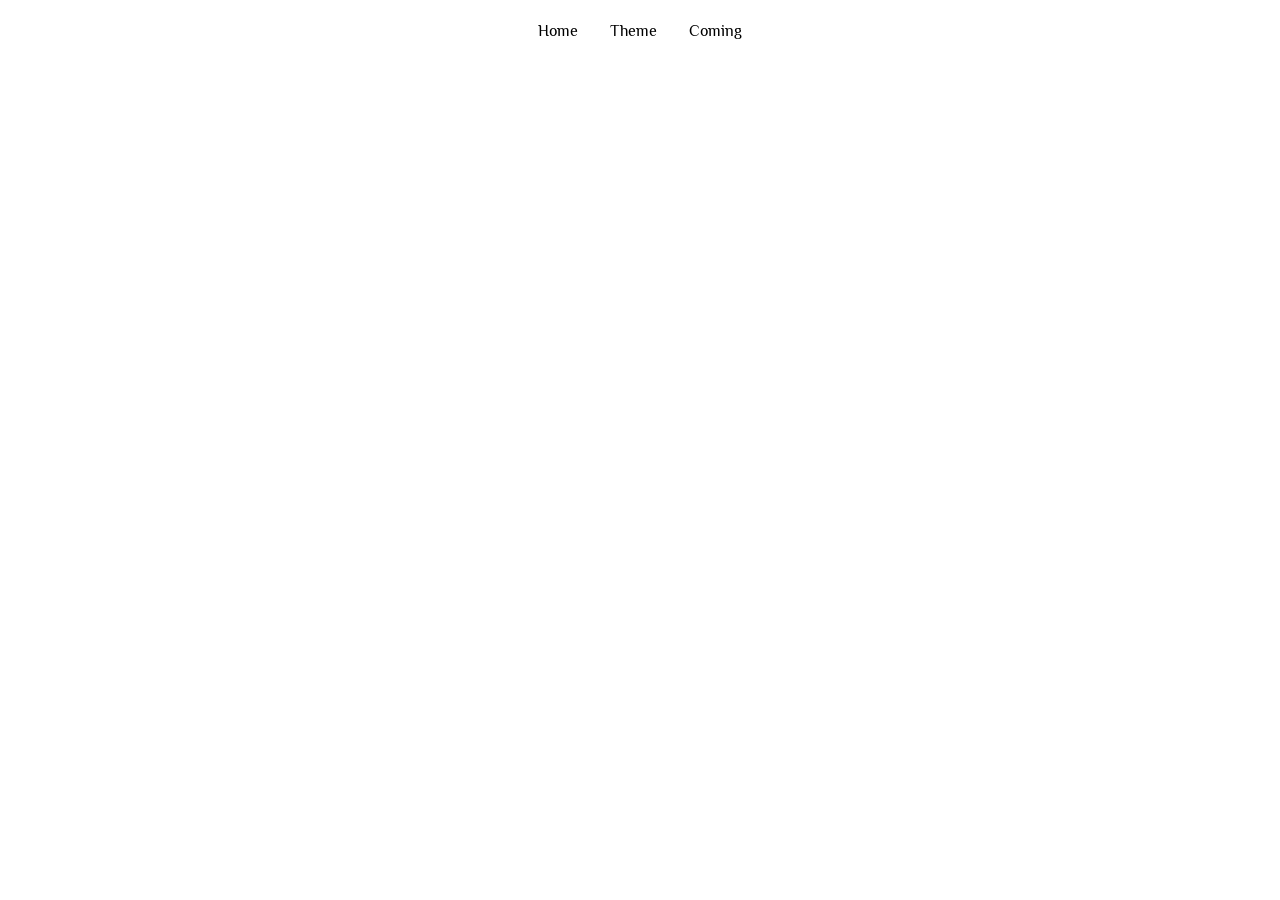
==== index.html @ 3b3ee00b "update" ====
<!DOCTYPE html>
<html lang="en">
    <head>
        <meta charset="UTF-8">
        <meta name="viewport" content="width=device-width, initial-scale=1.0">

        <title> 🏠 Yan XIA </title>
        <link rel="icon" type="image/x-icon" href="assets/icons/favicon.ico">

        <!-- JS scripts. -->
        <script src="js/connection.js"></script>
        <script src="js/navigation.js"></script>
        <script src="js/themes.js"></script>

        <!-- CSS style sheets. -->
        <link rel="stylesheet" href="css/colors.css">
        <link rel="stylesheet" href="css/page.css">
        <link rel="stylesheet" href="css/navbar.css">
        <link rel="stylesheet" href="css/annotation.css">
        <link rel="stylesheet" href="css/publications.css">
        <link rel="stylesheet" href="https://fonts.googleapis.com/css2?family=Philosopher:ital,wght@0,400;0,700;1,400;1,700&display=swap">

        <!-- Google tag (gtag.js) -->
        <script async
            src="https://www.googletagmanager.com/gtag/js?id=G-J2PHKKZGJE"></script>
        <script>
            window.dataLayer = window.dataLayer || [];
            function gtag(){dataLayer.push(arguments);}
            gtag('js', new Date());

            gtag('config', 'G-J2PHKKZGJE');
        </script>
    </head>

    <body class="theme-iro-silent">

        <div class="navbar">
            <a href="#" onclick="loadContent('home');enableAsyncModifier()"> Home </a>
            <a href="#" onclick="loadContent('theme')"> Theme </a>
            <a href="#" onclick=""> Coming </a>
        </div>

        <div class="content" id="content-main">
            <!-- Content will be loaded here -->
        </div>

        <script>
            function enableAsyncModifier() {
                const interval = 1;
                const iterMax = 5000; // Check for five seconds.
                let iterCnt = 0;
                const intervalId = setInterval(() => {
                    iterCnt++;
                    console.log('Checking...');
                    let connectionLinkAdded = addConnectionLink(document.getElementById('content-main'));

                    if (connectionLinkAdded || iterCnt >= iterMax) {
                        clearInterval(intervalId);
                    }
                }, interval);
            }

            loadContent('home');
            initTheme();
            enableAsyncModifier();
        </script>
    </body>
</html>
---- css/navbar.css ----
.navbar {
    display: flex;
    justify-content: center;
    background-color: var(--iro-theme-color);
    font-family: optima, Philosopher, Helvetica, Arial, Verdana,sans-serif;
    box-shadow: 2px 2px 7px var(--iro-theme-color-lighter);
}

.navbar a {
    text-align: center;
    padding: 14px 16px;
    text-decoration: none;
    display: block;
    position: relative;
    color: var(--iro-aux-color);
}

.navbar a:hover {
    color: var(--iro-aux-color);
}

.navbar a::after {
    content: '';
    position: absolute;
    bottom: 15%;
    left: 50%;
    width: 0%;
    height: 1.5px;
    background-color: var(--iro-aux-color);
    transition: width 0.2s, left 0.2s;
    transition-timing-function: cubic-bezier(0.2, 1, 0.5, 1.2); /* Adjusted for slower start and end */
    transform: translateX(-50%);
}

.navbar a:hover::after {
    width: 100%;
    left: 50%;
}
---- css/publications.css ----
/* Configurations. */
:root {
    --pub-hover-animation-duration: 0.2s;
}

@keyframes overrush-zoom-animation {
    0% {
        transform: scale(1);
        box-shadow: 1px 1px 7px rgba(0, 0, 0, 0.20);
    }
    90% {
        transform: scale(1.03);
        box-shadow: 1px 1px 16px rgba(0, 0, 0, 0.20);
    }
    100% {
        transform: scale(1.02);
        box-shadow: 1px 1px 12px rgba(0, 0, 0, 0.32);
    }
}

.pub-one:hover .pub-teaser {
    animation: overrush-zoom-animation var(--pub-hover-animation-duration) ease-in-out;
    box-shadow: 1px 1px 12px rgba(0, 0, 0, 0.32);
    transform: scale(1.02);
}

.pub-one:hover .me {
    transition: text-shadow var(--pub-hover-animation-duration);
    text-shadow: 2px 2px 4px rgba(0, 0, 0, 0.15);
}

.pub-one:hover .pub-title {
    transition: text-shadow var(--pub-hover-animation-duration);
    text-shadow: 2px 2px 5px rgba(0, 0, 0, 0.20);
}


.pub-teaser-wrapper {
    padding-right: 10px;
    padding-top: 20px;
    width: 160px;
}

.pub-teaser {
    box-shadow: 1px 1px 7px rgba(0, 0, 0, 0.12);
    border-radius: .3em;
    transition: box-shadow var(--pub-hover-animation-duration), transform var(--pub-hover-animation-duration);
    transition-timing-function: cubic-bezier(0, 0, 0.58, 1); /* Custom curve */
}

.pub-desc-wrapper {
    padding-top: 15px;
    padding-left: 10px;
    vertical-align: middle;}

.pub-title {
    font-weight: 700;
    font-size: 20px;
    transition: text-shadow var(--pub-hover-animation-duration);
    transition-timing-function: cubic-bezier(0, 0, 0.58, 1); /* Custom curve */
}

.pub-authors,
.pub-authors .connection-link {
    color: var(--iro-text-color-lightest);
}
.pub-authors .connection-link:hover {
    color: var(--iro-url-activate-color);
}

.pub-authors .me {
    font-weight: 700;
    transition: text-shadow var(--pub-hover-animation-duration);
    transition-timing-function: cubic-bezier(0, 0, 0.58, 1); /* Custom curve */
}

.pub-emph {
    color: var(--iro-pub-emphasis-color);
    font-weight: 700;
}
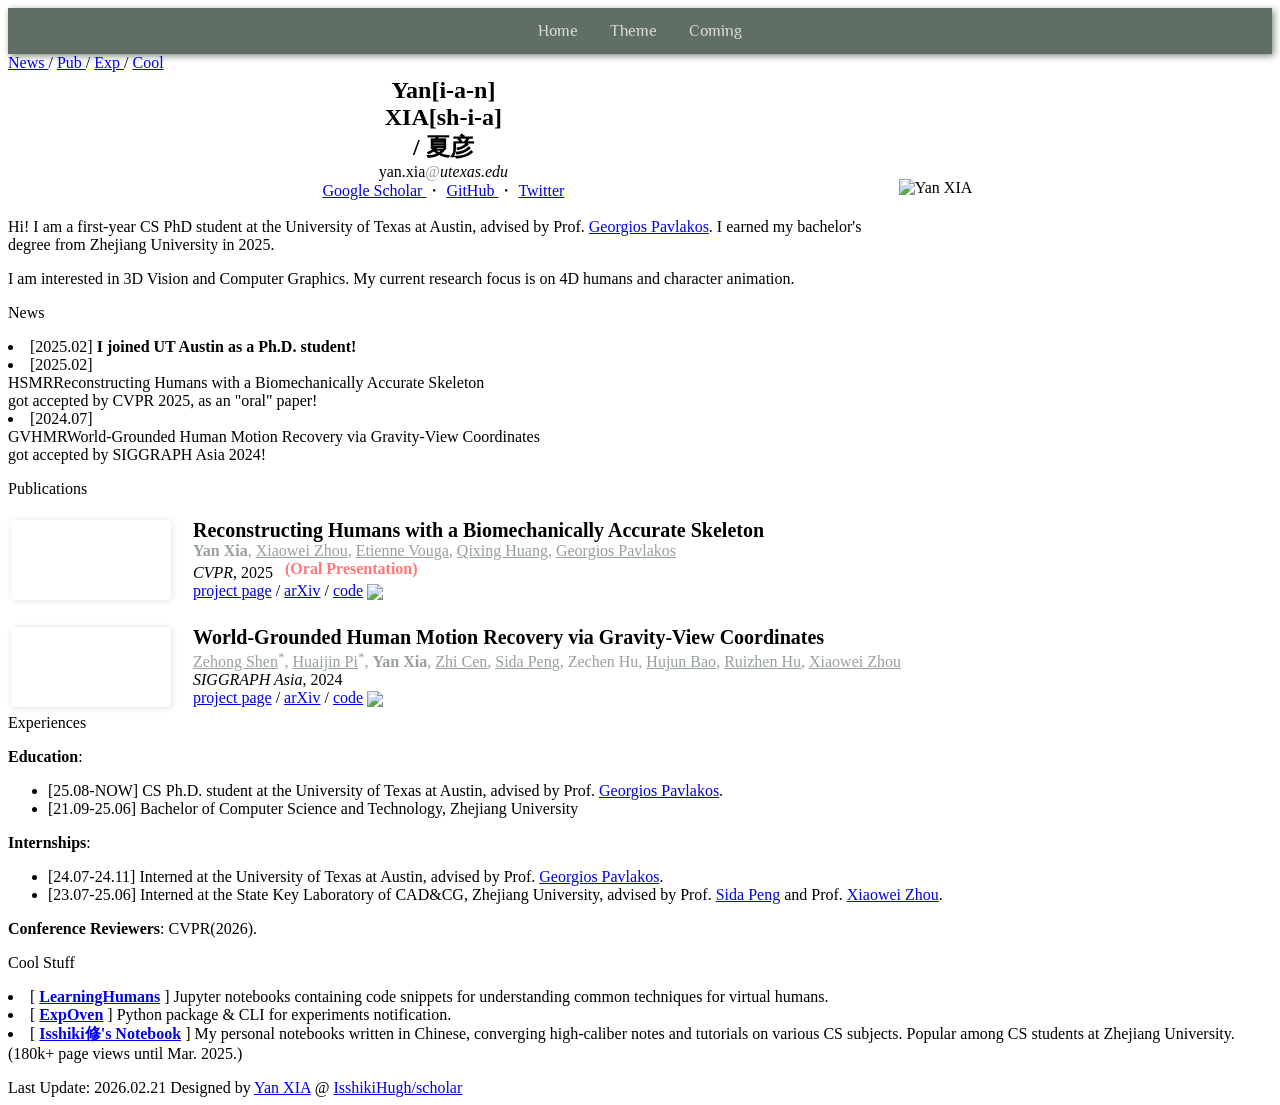
==== commit ec4f8604: "refactor: extract homepage content into config-driven JSON rendering Move all homepage content (prof" ====
--- a/index.html
+++ b/index.html
@@ -9,6 +9,7 @@
 
         <!-- JS scripts. -->
         <script src="js/connection.js"></script>
+        <script src="js/renderer.js"></script>
         <script src="js/navigation.js"></script>
         <script src="js/themes.js"></script>
 
@@ -35,7 +36,7 @@
     <body class="theme-iro-silent">
 
         <div class="navbar">
-            <a href="#" onclick="loadContent('home');enableAsyncModifier()"> Home </a>
+            <a href="#" onclick="loadHome()"> Home </a>
             <a href="#" onclick="loadContent('theme')"> Theme </a>
             <a href="#" onclick=""> Coming </a>
         </div>
@@ -60,9 +61,8 @@
                 }, interval);
             }
 
-            loadContent('home');
+            loadHome();
             initTheme();
-            enableAsyncModifier();
         </script>
     </body>
 </html>
--- a/css/colors.css
+++ b/css/colors.css
@@ -0,0 +1,63 @@
+/* IroBright */
+.theme-iro-bright {
+    --iro-theme-color: #967e76;
+    --iro-theme-color-lighter: #ac9790;
+    --iro-aux-color: #f2f2f2;
+    --iro-bg-color-darkest: #e7ddd5;
+    --iro-bg-color-darker: #f4ede7;
+    --iro-bg-color: #fffaf5;
+    --iro-text-color: #756464;
+    --iro-text-color-lighter: #857878;
+    --iro-text-color-lightest: #b1a8a8;
+    --iro-url-deactivate-color: #809a6f;
+    --iro-url-activate-color: #b6c7aa;
+    --iro-pub-emphasis-color: #f08a5d;
+}
+
+/* IroTown */
+.theme-iro-town {
+    --iro-theme-color: #2e3440;
+    --iro-theme-color-lighter: #3b4252;
+    --iro-aux-color: #8d94a1;
+    --iro-bg-color-darkest: #eee7e1;
+    --iro-bg-color-darker: #f8f3ef;
+    --iro-bg-color: #fffaf5;
+    --iro-text-color: #60646d;
+    --iro-text-color-lighter: #7c8492;
+    --iro-text-color-lightest: #9ca3af;
+    --iro-url-deactivate-color: #547fa8;
+    --iro-url-activate-color: #a6c8e8;
+    --iro-pub-emphasis-color: #c07908;
+}
+
+/* IroSilent */
+.theme-iro-silent {
+    --iro-theme-color: #5f6f65;
+    --iro-theme-color-lighter: #808d7c;
+    --iro-aux-color: #dbdbdb;
+    --iro-bg-color-darkest: #eee7e1;
+    --iro-bg-color-darker: #f8f3ef;
+    --iro-bg-color: #fffcf5;
+    --iro-text-color: #40534c;
+    --iro-text-color-lighter: #677d6a;
+    --iro-text-color-lightest: #96a197;
+    --iro-url-deactivate-color: #81a263;
+    --iro-url-activate-color: #538392;
+    --iro-pub-emphasis-color: #ff7777;
+}
+
+/* IroSimple */
+.theme-iro-simple {
+    --iro-theme-color: #1d1d20;
+    --iro-theme-color-lighter: #dadada;
+    --iro-aux-color: #efefef;
+    --iro-bg-color-darkest: #ededed;
+    --iro-bg-color-darker: #f6f6f6;
+    --iro-bg-color: #ffffff;
+    --iro-text-color: #1d1d20;
+    --iro-text-color-lighter: #7e7e7e;
+    --iro-text-color-lightest: #6e6e73;
+    --iro-url-deactivate-color: #0567e7;
+    --iro-url-activate-color: #0d83f9;
+    --iro-pub-emphasis-color: #ff0000;
+}
--- a/css/publications.css
+++ b/css/publications.css
@@ -8,10 +8,12 @@
         transform: scale(1);
         box-shadow: 1px 1px 7px rgba(0, 0, 0, 0.20);
     }
+
     90% {
         transform: scale(1.03);
         box-shadow: 1px 1px 16px rgba(0, 0, 0, 0.20);
     }
+
     100% {
         transform: scale(1.02);
         box-shadow: 1px 1px 12px rgba(0, 0, 0, 0.32);
@@ -45,25 +47,29 @@
     box-shadow: 1px 1px 7px rgba(0, 0, 0, 0.12);
     border-radius: .3em;
     transition: box-shadow var(--pub-hover-animation-duration), transform var(--pub-hover-animation-duration);
-    transition-timing-function: cubic-bezier(0, 0, 0.58, 1); /* Custom curve */
+    transition-timing-function: cubic-bezier(0, 0, 0.58, 1);
+    /* Custom curve */
 }
 
 .pub-desc-wrapper {
     padding-top: 15px;
     padding-left: 10px;
-    vertical-align: middle;}
+    vertical-align: middle;
+}
 
 .pub-title {
     font-weight: 700;
     font-size: 20px;
     transition: text-shadow var(--pub-hover-animation-duration);
-    transition-timing-function: cubic-bezier(0, 0, 0.58, 1); /* Custom curve */
+    transition-timing-function: cubic-bezier(0, 0, 0.58, 1);
+    /* Custom curve */
 }
 
 .pub-authors,
 .pub-authors .connection-link {
     color: var(--iro-text-color-lightest);
 }
+
 .pub-authors .connection-link:hover {
     color: var(--iro-url-activate-color);
 }
@@ -71,10 +77,45 @@
 .pub-authors .me {
     font-weight: 700;
     transition: text-shadow var(--pub-hover-animation-duration);
-    transition-timing-function: cubic-bezier(0, 0, 0.58, 1); /* Custom curve */
+    transition-timing-function: cubic-bezier(0, 0, 0.58, 1);
+    /* Custom curve */
 }
 
 .pub-emph {
     color: var(--iro-pub-emphasis-color);
     font-weight: 700;
+    position: relative;
+    overflow: hidden;
+    display: inline-block;
+}
+
+.pub-emph::before {
+    content: '';
+    position: absolute;
+    top: 0;
+    left: -100%;
+    width: 100%;
+    height: 100%;
+    background: linear-gradient(
+            60deg,
+            transparent,
+            rgba(255, 255, 255, 0.4),
+            transparent
+        );
+    animation: shine 4s infinite;
+}
+
+@keyframes shine {
+    0% {
+        left: -100%;
+    }
+    25% {
+        left: 20%;
+    }
+    50% {
+        left: 100%;
+    }
+    100% {
+        left: 200%;
+    }
 }
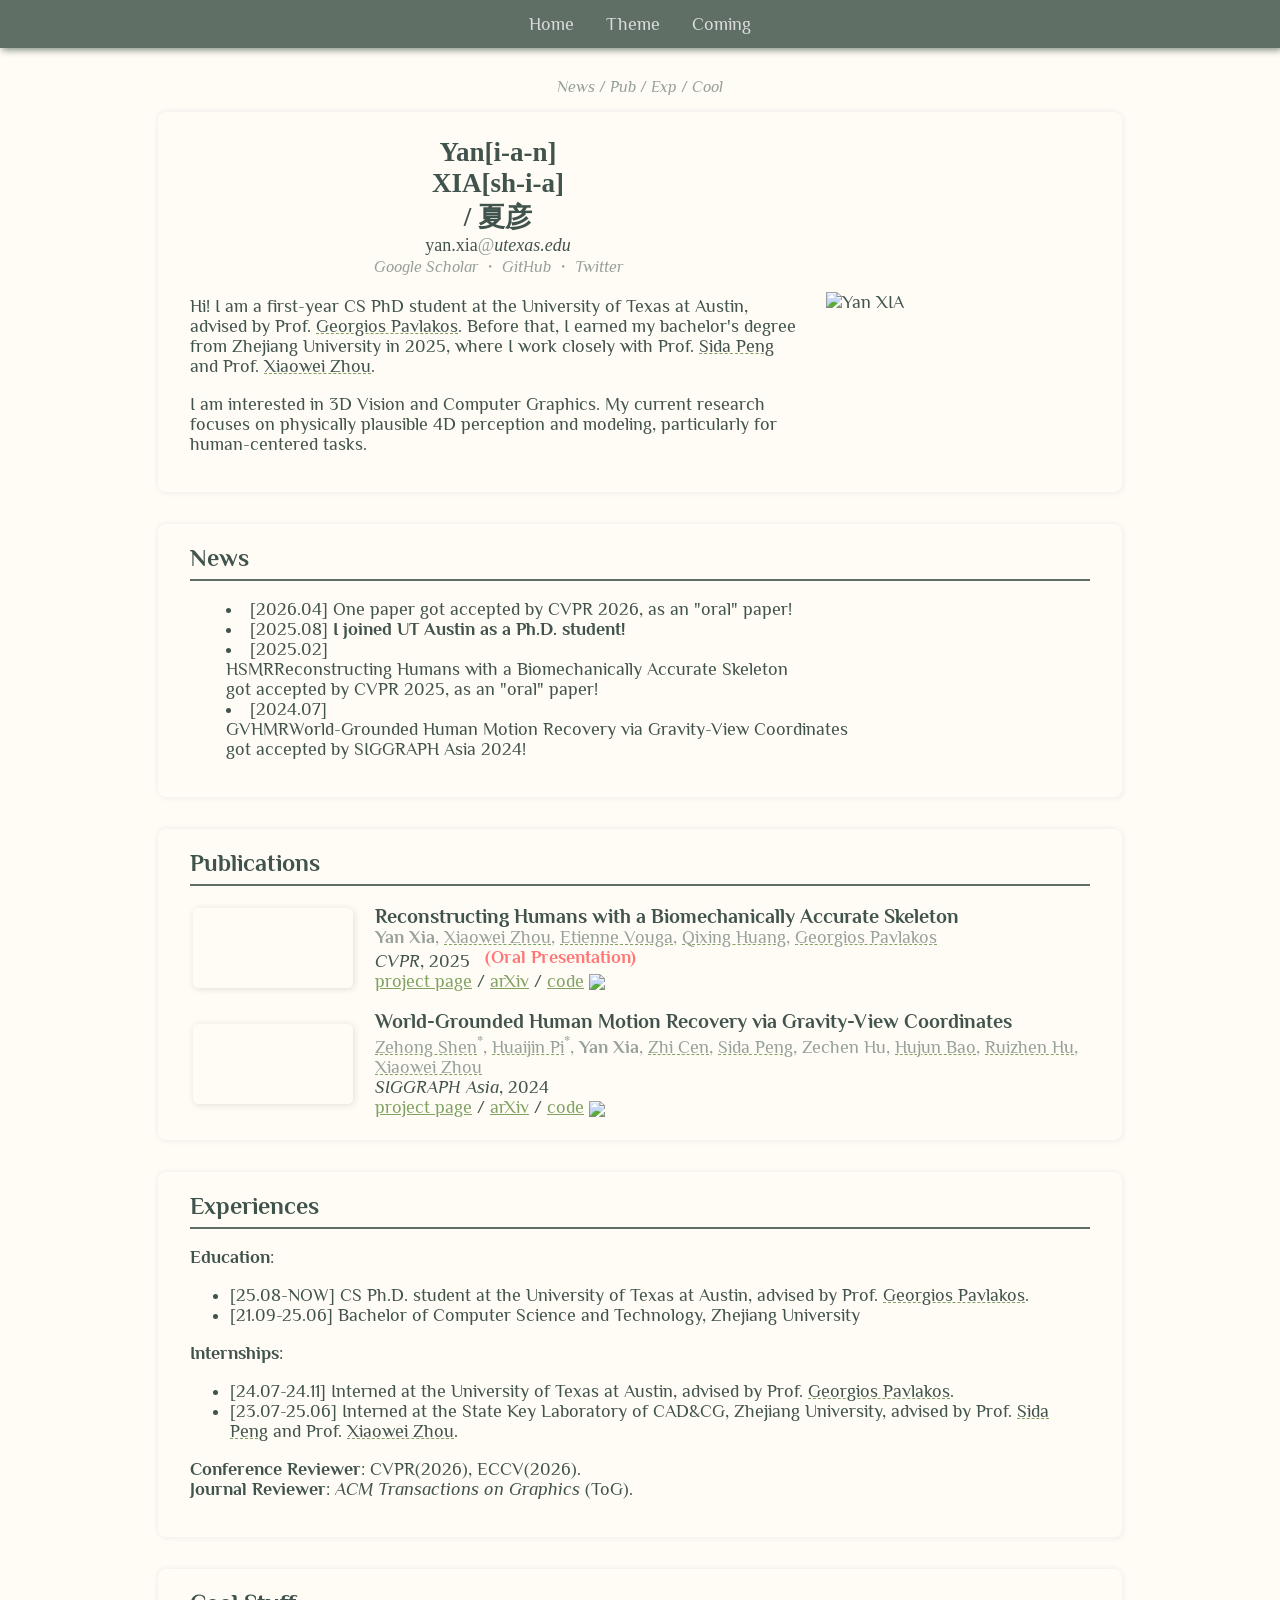
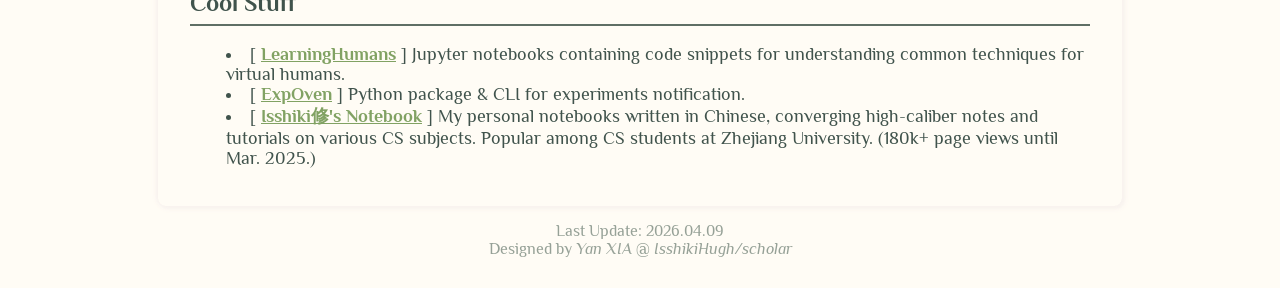
==== commit d601d792: "chore" ====
--- a/index.html
+++ b/index.html
@@ -4,7 +4,7 @@
         <meta charset="UTF-8">
         <meta name="viewport" content="width=device-width, initial-scale=1.0">
 
-        <title> 🏠 Yan XIA </title>
+        <title> 🏠 Yan Xia </title>
         <link rel="icon" type="image/x-icon" href="assets/icons/favicon.ico">
 
         <!-- JS scripts. -->
--- a/css/colors.css
+++ b/css/colors.css
@@ -56,8 +56,8 @@
     --iro-bg-color: #ffffff;
     --iro-text-color: #1d1d20;
     --iro-text-color-lighter: #7e7e7e;
-    --iro-text-color-lightest: #6e6e73;
-    --iro-url-deactivate-color: #0567e7;
+    --iro-text-color-lightest: #9b9b9b;
+    --iro-url-deactivate-color: #1872D0;
     --iro-url-activate-color: #0d83f9;
     --iro-pub-emphasis-color: #ff0000;
 }
--- a/css/page.css
+++ b/css/page.css
@@ -0,0 +1,89 @@
+body {
+    font-family: optima, Philosopher, Helvetica, Arial, Verdana, sans-serif;
+    color: var(--iro-text-color);
+    background-color: var(--iro-bg-color);
+    margin: 0;
+    font-size: 18px;
+}
+
+::selection {
+    background: var(--iro-bg-color-darkest);
+}
+
+a {
+    color: var(--iro-url-deactivate-color);
+}
+
+a:hover {
+    color: var(--iro-url-activate-color);
+}
+
+.connection-link {
+    color: var(--iro-text-color);
+    text-decoration: none;
+    text-decoration: 0.5px underline dashed var(--iro-url-deactivate-color);
+}
+
+.content {
+    padding-left: 10%;
+    padding-right: 10%;
+    padding-top: 30px;
+    padding-bottom: 30px;
+    display: grid;
+    place-items: center;
+    grid-template-rows: auto 1fr auto;
+}
+
+iro-section {
+    max-width: 900px;
+    width: 100%;
+    margin-top: 16px;
+    margin-bottom: 16px;
+    padding: 20px 32px;
+    border-radius: .5rem;
+    box-shadow: 2px 2px 3px var(--iro-bg-color-darker),
+                2px 2px 7px var(--iro-bg-color-darker),
+                -1px -1px 3px var(--iro-bg-color-darker),
+                -1px -1px 7px var(--iro-bg-color-darker);
+    transition: box-shadow 0.2s;
+    transition-timing-function: cubic-bezier(0,0,0.58,1); /* Custom curve */
+}
+
+iro-section:hover {
+    box-shadow: 0px 0px 3px var(--iro-bg-color-darkest),
+                1px 1px 4px var(--iro-bg-color-darkest),
+                1px 1px 8px var(--iro-bg-color-darkest);
+}
+
+iro-section-head {
+    font-size: 1.5rem;
+    font-weight: 700;
+    text-align: left;
+    margin-bottom: 16px;
+    border-bottom: 1px solid var(--iro-border-color);
+    padding-bottom: 8px;
+}
+
+iro-section-head::after {
+    content: "";
+    display: block;
+    width: 100%;
+    height: 2px;
+    background-color: var(--iro-theme-color);
+    margin-top: 8px;
+}
+
+iro-notice {
+    font-size: 16px;
+    color: var(--iro-text-color-lightest);
+}
+
+iro-notice a {
+    color: var(--iro-text-color-lightest);
+    text-decoration: none;
+    font-style: italic;
+}
+
+.news-item {
+    margin-left: 2em;
+}
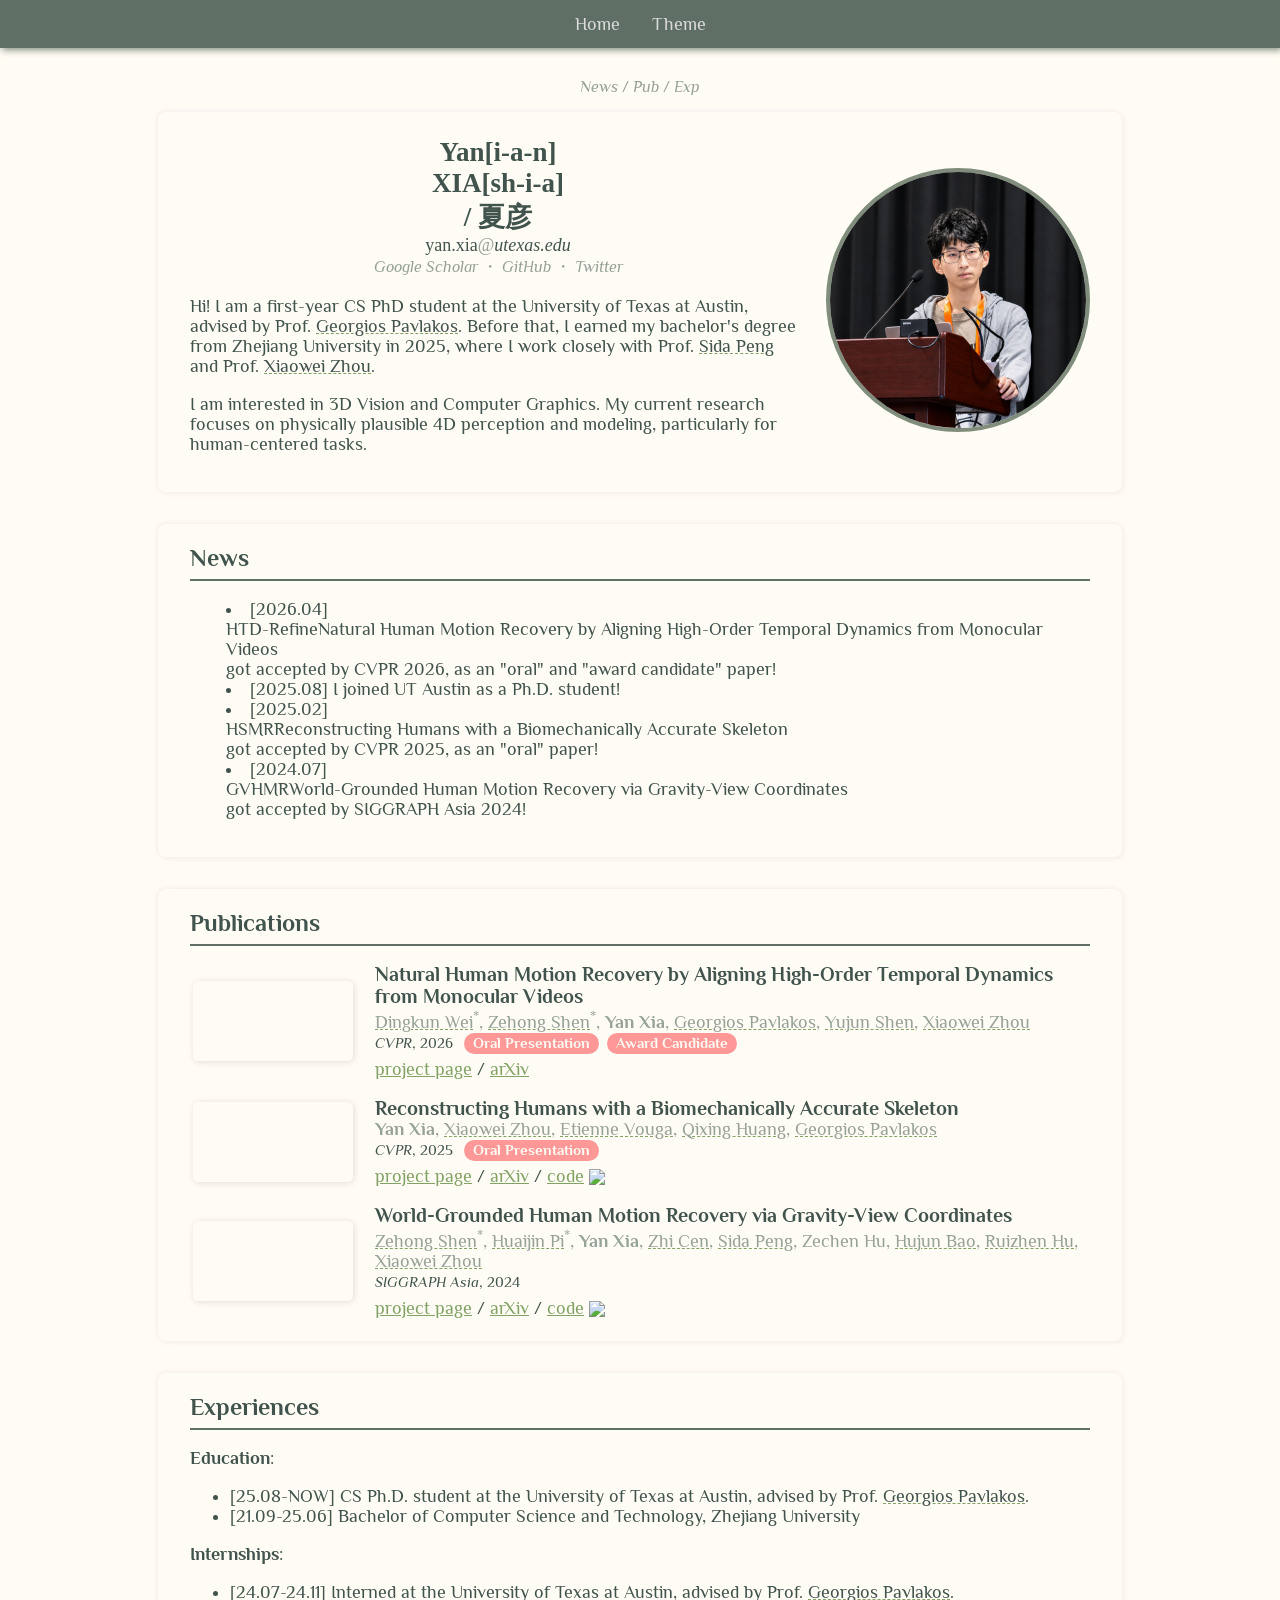
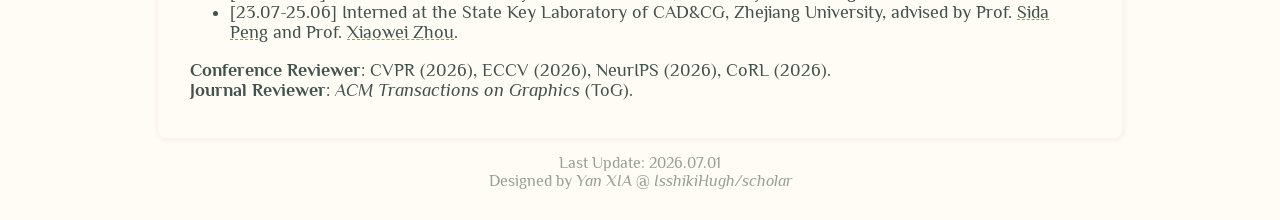
==== commit 2996af98: "Fix connection-link regex, null-safety, dead code, and docs drift - connection.js: escape regex meta" ====
--- a/index.html
+++ b/index.html
@@ -38,7 +38,6 @@
         <div class="navbar">
             <a href="#" onclick="loadHome()"> Home </a>
             <a href="#" onclick="loadContent('theme')"> Theme </a>
-            <a href="#" onclick=""> Coming </a>
         </div>
 
         <div class="content" id="content-main">
@@ -46,21 +45,6 @@
         </div>
 
         <script>
-            function enableAsyncModifier() {
-                const interval = 1;
-                const iterMax = 5000; // Check for five seconds.
-                let iterCnt = 0;
-                const intervalId = setInterval(() => {
-                    iterCnt++;
-                    console.log('Checking...');
-                    let connectionLinkAdded = addConnectionLink(document.getElementById('content-main'));
-
-                    if (connectionLinkAdded || iterCnt >= iterMax) {
-                        clearInterval(intervalId);
-                    }
-                }, interval);
-            }
-
             loadHome();
             initTheme();
         </script>
--- a/css/page.css
+++ b/css/page.css
@@ -86,4 +86,26 @@
 
 .news-item {
     margin-left: 2em;
+}
+
+@media (max-width: 640px) {
+    .content {
+        padding-left: 5%;
+        padding-right: 5%;
+    }
+
+    iro-section {
+        padding: 16px 18px;
+    }
+
+    /* Stack profile description above avatar on narrow screens. */
+    .profile-row {
+        flex-direction: column;
+    }
+
+    .profile-avatar {
+        margin-left: 0 !important;
+        margin-top: 16px;
+        max-width: 180px;
+    }
 }
--- a/css/publications.css
+++ b/css/publications.css
@@ -81,41 +81,55 @@
     /* Custom curve */
 }
 
-.pub-emph {
-    color: var(--iro-pub-emphasis-color);
-    font-weight: 700;
-    position: relative;
-    overflow: hidden;
+.pub-venue {
+    color: inherit;
+    background-color: transparent;
+    font-weight: inherit;
+    font-size: 0.82em;
+    line-height: 1;
+    padding: 3px 0;
+    border-radius: 999px;
     display: inline-block;
+    white-space: nowrap;
+    margin-right: 6px;
+    margin-bottom: 5px;
+    vertical-align: baseline;
 }
 
-.pub-emph::before {
-    content: '';
-    position: absolute;
-    top: 0;
-    left: -100%;
-    width: 100%;
-    height: 100%;
-    background: linear-gradient(
-            60deg,
-            transparent,
-            rgba(255, 255, 255, 0.4),
-            transparent
-        );
-    animation: shine 4s infinite;
+.pub-tag {
+    color: var(--iro-bg-color);
+    background-color: var(--iro-pub-emphasis-color);
+    background-image: linear-gradient(
+        60deg,
+        transparent 30%,
+        rgba(255, 255, 255, 0.45) 50%,
+        transparent 70%
+    );
+    background-size: 250% 100%;
+    background-position: 130% 0;
+    background-repeat: no-repeat;
+    font-weight: 700;
+    font-size: 0.82em;
+    line-height: 1;
+    padding: 3px 9px;
+    border-radius: 999px;
+    display: inline-block;
+    white-space: nowrap;
+    margin-right: 3px;
+    margin-bottom: 5px;
+    vertical-align: baseline;
+    opacity: 0.75;
+    transition: box-shadow var(--pub-hover-animation-duration);
+    animation: pub-tag-shine 4s infinite;
+    user-select: none;
+    -webkit-user-select: none;
 }
 
-@keyframes shine {
-    0% {
-        left: -100%;
-    }
-    25% {
-        left: 20%;
-    }
-    50% {
-        left: 100%;
-    }
-    100% {
-        left: 200%;
-    }
+.pub-one:hover .pub-tag {
+    box-shadow: 2px 2px 5px rgba(0, 0, 0, 0.20);
+}
+
+@keyframes pub-tag-shine {
+    from { background-position: 130% 0; }
+    to   { background-position: -30% 0; }
 }
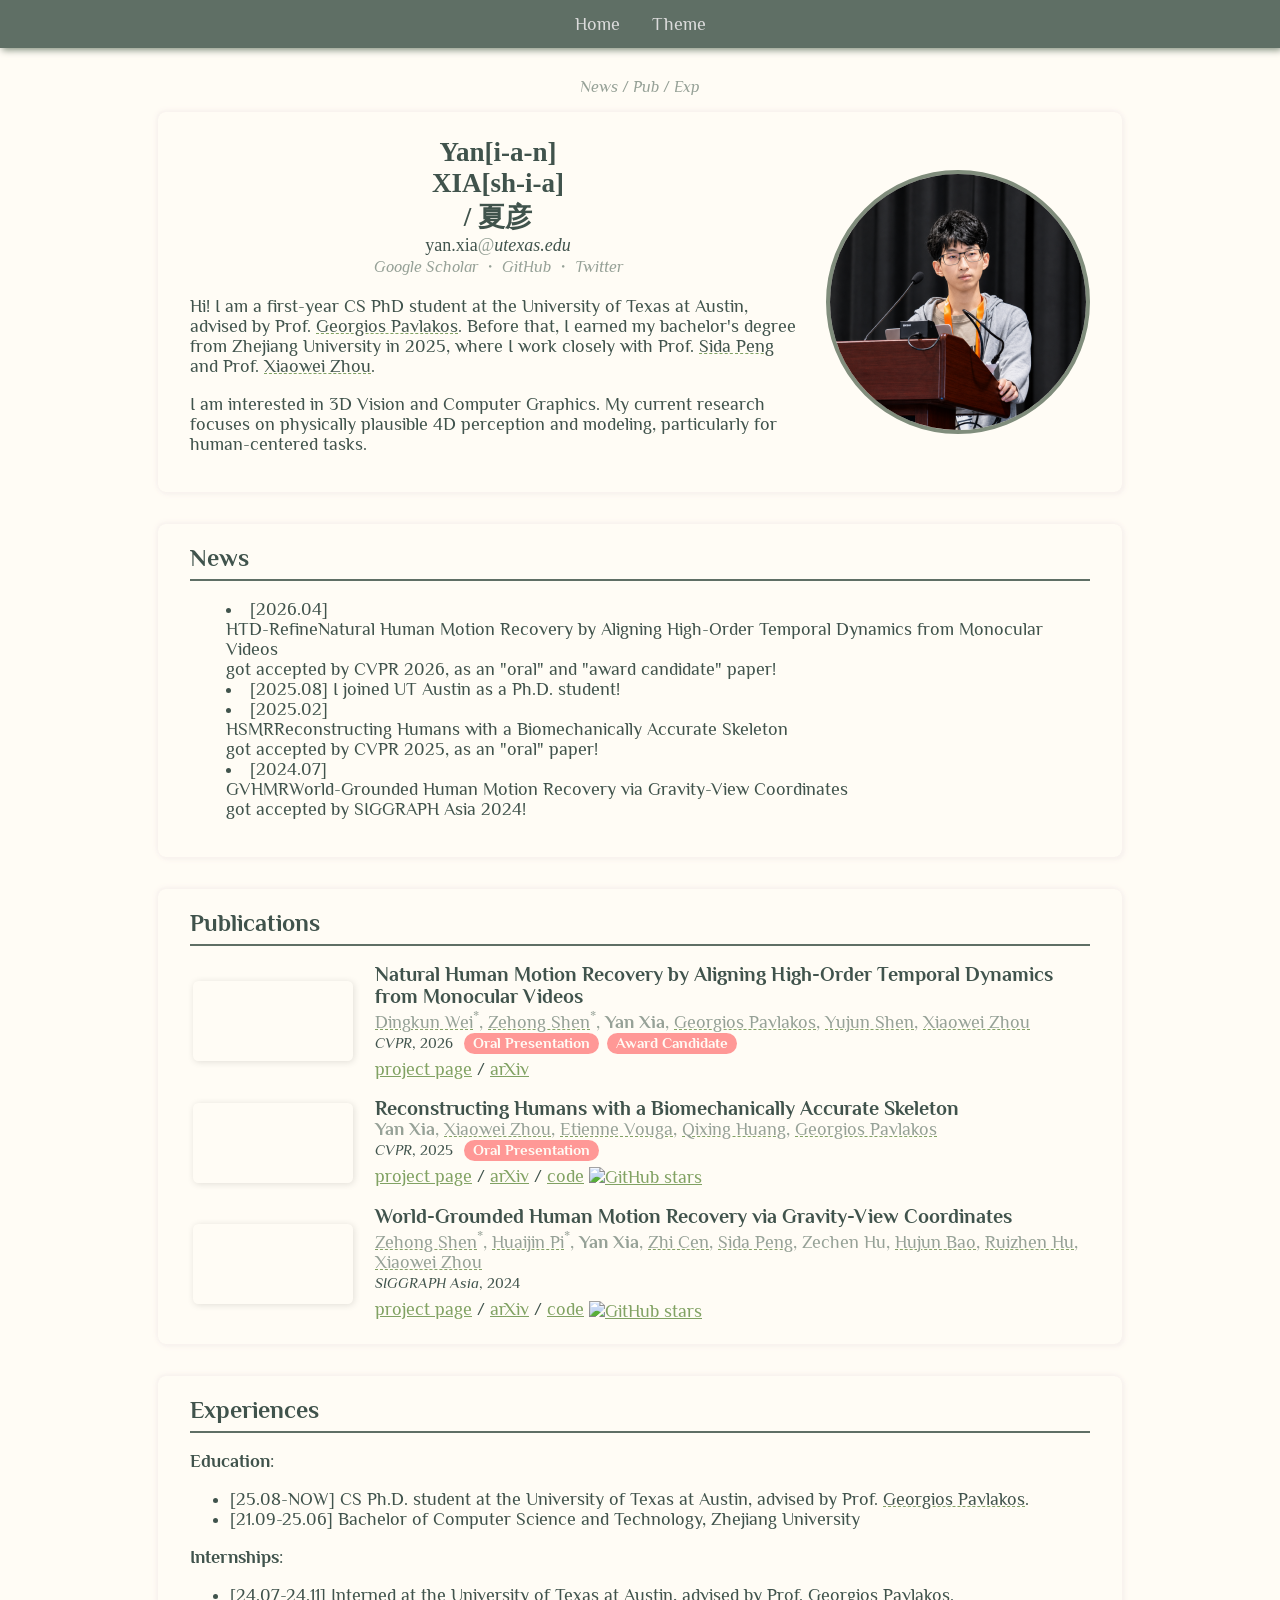
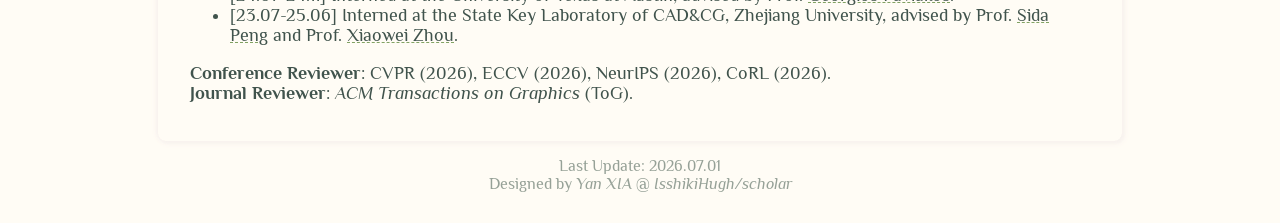
==== commit c594683d: "Add config-driven SEO metadata, lazy teaser videos, and CI meta injection - Generate title/descripti" ====
--- a/index.html
+++ b/index.html
@@ -4,14 +4,25 @@
         <meta charset="UTF-8">
         <meta name="viewport" content="width=device-width, initial-scale=1.0">
 
-        <title> 🏠 Yan Xia </title>
+        <!-- Title / SEO / social-card tags.
+             Runtime:    applyMeta() in js/renderer.js fills these from contents/data.json
+                         (works locally and for JS-rendering crawlers like Google).
+             Build-time: scripts/inject-meta.js (GitHub Actions) writes them statically
+                         between the markers below so social crawlers, which don't run
+                         JS, also see them. Everything between the markers is
+                         auto-generated — do not edit by hand. -->
+        <!-- meta:auto:start -->
+        <title> Home </title>
+        <!-- meta:auto:end -->
         <link rel="icon" type="image/x-icon" href="assets/icons/favicon.ico">
 
-        <!-- JS scripts. -->
-        <script src="js/connection.js"></script>
-        <script src="js/renderer.js"></script>
-        <script src="js/navigation.js"></script>
-        <script src="js/themes.js"></script>
+        <!-- JS scripts. `defer` keeps them non-blocking and in document order;
+             the init call below runs on DOMContentLoaded, after they load. -->
+        <script defer src="js/meta.js"></script>
+        <script defer src="js/connection.js"></script>
+        <script defer src="js/renderer.js"></script>
+        <script defer src="js/navigation.js"></script>
+        <script defer src="js/themes.js"></script>
 
         <!-- CSS style sheets. -->
         <link rel="stylesheet" href="css/colors.css">
@@ -19,6 +30,8 @@
         <link rel="stylesheet" href="css/navbar.css">
         <link rel="stylesheet" href="css/annotation.css">
         <link rel="stylesheet" href="css/publications.css">
+        <link rel="preconnect" href="https://fonts.googleapis.com">
+        <link rel="preconnect" href="https://fonts.gstatic.com" crossorigin>
         <link rel="stylesheet" href="https://fonts.googleapis.com/css2?family=Philosopher:ital,wght@0,400;0,700;1,400;1,700&display=swap">
 
         <!-- Google tag (gtag.js) -->
@@ -45,8 +58,12 @@
         </div>
 
         <script>
-            loadHome();
-            initTheme();
+            // Deferred scripts finish before DOMContentLoaded, so the
+            // functions they define are available here.
+            window.addEventListener('DOMContentLoaded', () => {
+                loadHome();
+                initTheme();
+            });
         </script>
     </body>
 </html>
--- a/css/page.css
+++ b/css/page.css
@@ -15,6 +15,17 @@
 }
 
 a:hover {
+    color: var(--iro-url-activate-color);
+}
+
+/* Link that stays text-colored until hovered. */
+.subtle-link {
+    color: var(--iro-text-color);
+    text-decoration: none;
+    transition: color 0.2s;
+}
+
+.subtle-link:hover {
     color: var(--iro-url-activate-color);
 }
 
@@ -88,6 +99,48 @@
     margin-left: 2em;
 }
 
+/* Profile section layout (previously inline styles). */
+.profile-row {
+    display: flex;
+    align-items: center;
+}
+
+.profile-desc {
+    flex: 7;
+}
+
+.profile-heading {
+    text-align: center;
+}
+
+.profile-title {
+    font-family: Times, serif;
+}
+
+.profile-name {
+    margin-top: 5px;
+    margin-bottom: 0;
+}
+
+.profile-at {
+    color: var(--iro-text-color-lightest);
+}
+
+.profile-avatar {
+    flex: 3;
+    margin-left: 20px;
+}
+
+.profile-avatar-img {
+    max-width: 100%;
+    aspect-ratio: 1 / 1;
+    object-fit: cover;
+    border-radius: 50%;
+    border: 4px solid var(--iro-theme-color-lighter);
+    box-sizing: border-box;
+    display: block;
+}
+
 @media (max-width: 640px) {
     .content {
         padding-left: 5%;
--- a/css/publications.css
+++ b/css/publications.css
@@ -41,9 +41,11 @@
     padding-right: 10px;
     padding-top: 20px;
     width: 160px;
+    text-align: center;
 }
 
 .pub-teaser {
+    width: 100%;
     box-shadow: 1px 1px 7px rgba(0, 0, 0, 0.12);
     border-radius: .3em;
     transition: box-shadow var(--pub-hover-animation-duration), transform var(--pub-hover-animation-duration);
